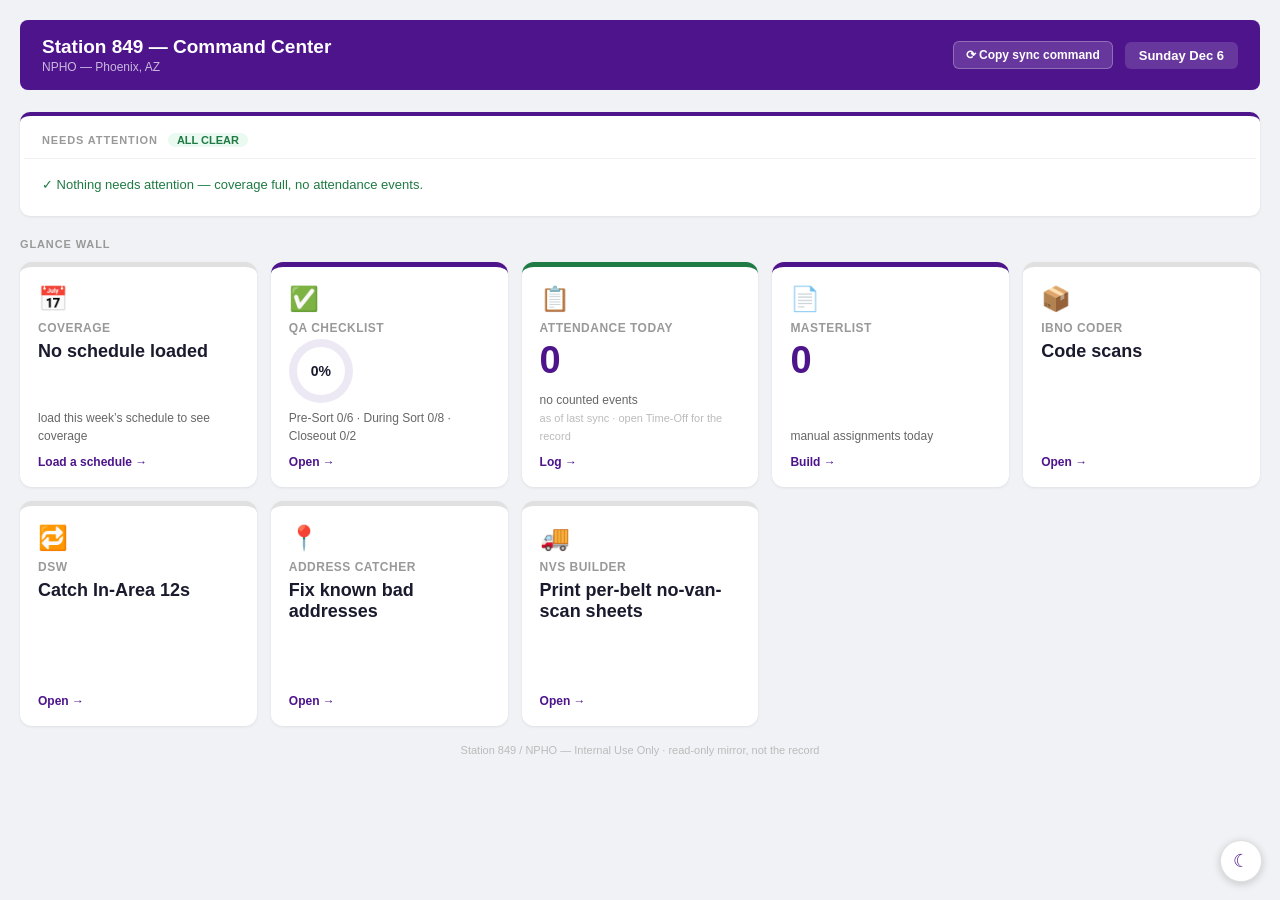
==== index.html @ 3d665036 "deploy: FTrack deep links on every tracking number (#517)" ====
<!DOCTYPE html>
<html lang="en">
<head>
  <meta charset="UTF-8">
  <meta name="viewport" content="width=device-width, initial-scale=1.0">
  <title>Station 849 — Command Center</title>
  <style>
    :root {
      --fedex-purple: #4D148C;
      --fedex-orange: #FF6200;
      --ok: #1f7a44;     --ok-bg: #eafaf0;
      --warn: #9a5b00;   --warn-bg: #fff4e5;
      --crit: #b3261e;   --crit-bg: #fde7e7;
    }
    * { box-sizing: border-box; margin: 0; padding: 0; }
    body {
      font-family: 'Segoe UI', Arial, sans-serif;
      background: var(--app-bg); color: var(--text); min-height: 100vh;
      padding: 20px;
    }
    header.app {
      position: sticky; top: 0; z-index: 50;
      background: var(--fedex-purple); color: #fff; padding: 16px 22px;
      border-radius: 8px; margin-bottom: 22px;
      display: flex; align-items: center; justify-content: space-between;
    }
    header.app h1 { font-size: 19px; font-weight: 700; }
    header.app .subtitle { font-size: 12px; opacity: .7; margin-top: 2px; }
    .date-badge {
      background: rgba(255,255,255,.15); border-radius: 6px;
      padding: 6px 14px; font-size: 13px; font-weight: 600;
    }
    .header-right { display: flex; align-items: center; gap: 12px; }
    .sync-btn {
      background: rgba(255,255,255,.15); color: #fff;
      border: 1px solid rgba(255,255,255,.28); border-radius: 6px;
      padding: 6px 12px; font-size: 12px; font-weight: 600; cursor: pointer;
      font-family: inherit; white-space: nowrap; transition: background .12s, border-color .12s;
    }
    .sync-btn:hover { background: rgba(255,255,255,.28); }
    .sync-btn:active { opacity: .85; }
    .sync-btn.copied { background: var(--ok); border-color: transparent; }
    .section-label {
      font-size: 11px; font-weight: 700; text-transform: uppercase;
      letter-spacing: .08em; color: var(--text-faint); margin: 0 0 12px;
    }
    a { color: inherit; }

    .area-tag {
      display:inline-block; background: var(--crit-bg); color: var(--crit);
      border:1px solid #f3b4b0; border-radius:4px; padding:1px 8px;
      margin:0 3px 3px 0; font-weight:700; font-size:12px;
    }
    .area-tag.soft { background:#fff4e5; color:var(--warn); border-color:#f0d9b0; }
    .fallback { color:var(--text-muted); font-size:12px; }
    .fallback b { color:var(--text); }
    .bf-chip { display:inline-flex; align-items:baseline; gap:4px; padding:2px 8px; border-radius:999px; margin:2px 3px 2px 0; border:1px solid var(--border); }
    .bf-chip b { color:var(--text); }
    .bf-cost { font-size:11px; color:var(--text-faint); }
    .bf-free   { background:#eafaf0; border-color:#bfe9cf; }
    .bf-reassign { background:#fff7e8; border-color:#f0dcb0; }
    .bf-reopens-cannot-skip { background:#fdecec; border-color:#f3c0c0; opacity:0.7; }
    .bf-reopens-cannot-skip b { color:#b91c1c; }
    .bf-note { color:var(--text-faint); }
    .bf-partner { font-size:10px; font-weight:700; color:#b45309; background:#fff3e0; border-radius:4px; padding:1px 5px; margin-left:5px; }
    .crit-note { color: var(--crit); font-weight: 700; font-size: 12px; margin-top: 6px; }
    .freshness { color:var(--text-fainter); font-size:11px; }

    /* ── Glance Wall (design rationale in ADR-0006) ──────────────────────── */
    .wall{display:grid;grid-template-columns:repeat(auto-fill,minmax(220px,1fr));gap:14px;
      grid-auto-rows:1fr;}
    .tile{background:var(--surface);border-radius:12px;box-shadow:0 1px 3px rgba(0,0,0,.08);
      padding:18px;display:flex;flex-direction:column;text-decoration:none;border-top:5px solid var(--border);
      transition:transform .12s, box-shadow .12s;}
    .tile:hover{transform:translateY(-3px);box-shadow:0 6px 18px rgba(0,0,0,.12);}
    .tile.brand{border-top-color:var(--fedex-purple);}
    .tile.ok{border-top-color:var(--ok);} .tile.warn{border-top-color:var(--warn);}
    .tile.crit{border-top-color:var(--crit);}
    .tile-ico{font-size:24px;margin-bottom:8px;}
    .tile-label{font-size:12px;font-weight:700;text-transform:uppercase;letter-spacing:.04em;color:var(--text-faint);}
    .tile-big{font-size:38px;font-weight:800;line-height:1.05;margin:6px 0 2px;color:var(--fedex-purple);}
    .tile-mid{font-size:18px;font-weight:700;margin:6px 0 2px;}
    .tile-sub{font-size:12px;color:var(--text-muted);line-height:1.5;margin-top:auto;}
    .tile-link{font-size:12px;font-weight:700;color:var(--fedex-purple);margin-top:10px;}
    /* --fedex-purple stays untokenized for dark mode everywhere it's a
       background/border/gradient (correct in both themes, issue 393 out of
       scope) — .tile-big and .tile-link are the only TEXT uses, so they get
       a direct dark override instead of a second competing token. */
    html[data-theme="dark"] .tile-big,
    html[data-theme="dark"] .tile-link { color: #c4b5fd; }
    .ring{--p:0; width:64px;height:64px;border-radius:50%;margin:4px 0 6px;
      background:conic-gradient(var(--fedex-purple) calc(var(--p)*1%), #ece9f5 0);
      display:flex;align-items:center;justify-content:center;}
    .ring span{width:48px;height:48px;border-radius:50%;background:var(--surface);display:flex;
      align-items:center;justify-content:center;font-size:14px;font-weight:800;}

    /* ── Needs Attention panel (design rationale in ADR-0006) ────────────── */
    .pill{font-size:10px;font-weight:700;text-transform:uppercase;letter-spacing:.05em;
      padding:3px 9px;border-radius:999px;text-decoration:none;}
    .pill.warn{background:var(--warn-bg);color:var(--warn);}
    .pill.muted{background:var(--app-bg);color:var(--text-faint);}
    .attn{background:var(--surface);border-radius:10px;box-shadow:0 1px 3px rgba(0,0,0,.08);
      border-top:4px solid var(--fedex-purple);padding:6px 4px;margin-bottom:22px;}
    .attn-header{padding:11px 18px;font-size:11px;font-weight:700;text-transform:uppercase;
      letter-spacing:.08em;color:var(--text-faint);display:flex;align-items:center;gap:10px;}
    .attn-count{background:var(--crit-bg);color:var(--crit);border-radius:999px;
      padding:1px 9px;font-size:11px;font-weight:700;letter-spacing:0;}
    .attn-count.allclear{background:var(--ok-bg);color:var(--ok);}
    .attn-rows{border-top:1px solid var(--border-soft);}
    .attn-row{display:flex;gap:12px;align-items:flex-start;padding:13px 18px;border-bottom:1px solid var(--border-soft);}
    .attn-row:last-child{border-bottom:none;}
    .attn-ico{font-size:18px;line-height:1.2;}
    .attn-body{flex:1;}
    .attn-title{font-weight:700;font-size:14px;margin-bottom:2px;}
    .attn-detail{font-size:12px;color:var(--text-muted);line-height:1.5;}
    .attn-empty{padding:18px;color:var(--ok);font-size:13px;}
    .attn-note{padding:10px 18px;font-size:11px;color:var(--text-fainter);line-height:1.5;border-top:1px solid var(--border-soft);}
    /* ── collapse + dismiss/Handled (#145) ─────────────────────────────────── */
    .attn-header{cursor:pointer;user-select:none;}
    .attn-chev{font-size:12px;color:var(--text-fainter);transition:transform .15s;margin-right:2px;}
    .attn.collapsed .attn-chev{transform:rotate(-90deg);}
    .attn.collapsed .attn-rows{display:none;}
    .attn-act{flex:none;background:none;border:1px solid var(--border-strong);border-radius:8px;
      cursor:pointer;font-size:13px;line-height:1;padding:5px 8px;color:var(--text-faint);}
    .attn-act:hover{background:var(--surface-2);color:var(--text-muted);}
    .attn-handled{border-top:1px solid var(--border-soft);}
    .attn-handled-header{padding:10px 18px;font-size:11px;font-weight:700;text-transform:uppercase;
      letter-spacing:.06em;color:var(--text-fainter);cursor:pointer;user-select:none;display:flex;align-items:center;gap:8px;}
    .attn-handled.collapsed .attn-row{display:none;}
    .attn-handled .attn-row .attn-title{text-decoration:line-through;color:var(--text-fainter);}
    .attn-handled .attn-row .attn-detail{color:var(--text-fainter);}
    .out-today{font-size:12px;color:var(--text-muted);margin-top:8px;background:var(--surface-2);
      border-radius:6px;padding:7px 11px;line-height:1.45;}

    footer { text-align:center; font-size:11px; color:var(--text-fainter); margin-top:18px; }

    .tile { min-height: 48px; }
    @media (max-width: 760px) {
      body { padding: 14px; }
      .wall { grid-template-columns: 1fr 1fr; gap: 10px; }
      .tile { padding: 16px 14px; min-height: 120px; }
      .tile-big { font-size: 34px; }
    }
    @media (max-width: 420px) {
      .wall { grid-template-columns: 1fr; }
    }
  </style>
  <link rel="stylesheet" href="theme.css">
  <script>(function(){try{if(localStorage.getItem('dashboard_theme')==='dark')document.documentElement.setAttribute('data-theme','dark');}catch(e){}})();</script>
  <script src="lib/theme.js"></script>
</head>
<body>

<header class="app">
  <div>
    <h1>Station 849 — Command Center</h1>
    <div class="subtitle">NPHO — Phoenix, AZ</div>
  </div>
  <div class="header-right">
    <button type="button" id="sync-btn" class="sync-btn"
      title="Copy this machine's git pull command — paste it into the terminal to sync">⟳ Copy sync command</button>
    <div class="date-badge" id="date-badge"></div>
  </div>
</header>

<div id="attention"></div>

<div class="section-label">Glance Wall</div>
<div class="wall" id="glance-wall"></div>

<footer>Station 849 / NPHO — Internal Use Only · read-only mirror, not the record</footer>

<script src="lib/tool-helpers.js"></script>
<script src="lib/qa-checklist.js"></script>
<script src="lib/time-off.js"></script>
<script src="lib/attendance-rules.js"></script>
<script src="lib/coverage-reconcile.js"></script>
<script src="lib/schedule-analysis.js"></script>
<script src="lib/backfill-bench.js"></script>
<script src="lib/backfill.js"></script>
<script src="lib/command-center.js"></script>
<script src="lib/schedule-data.js"></script>
<script>
  // ── Command Center hub (issue #142, ADR-0006) ────────────────────────────
  // A strictly read-only mirror: it reads the other tools' localStorage, runs
  // the schedule through the shared ToolHelpers path, and renders the Glance
  // Wall view model from lib/command-center.js. It never writes, never syncs.
  // Attendance signals (Attendance Today tile, out-today context, the Needs
  // Attention panel) arrive in #143/#144.

  // ── Hard-required-script preflight ────────────────────────────────────────
  // A stale/incomplete clone (or a bad merge deleting lib/ files) has twice
  // left dashboard.html loading with 404'd <script src> tags: every soft-
  // guarded lib (CoverageReconcile, ScheduleData, QaChecklist, Backfill*) is
  // consumed via `root && root.X` so it degrades safely, but ToolHelpers,
  // CommandCenter, and AttendanceRules are hard-required — render()/
  // renderAttention() call them unguarded, and AttendanceRules is called
  // unconditionally inside CommandCenter.derive()'s deriveAttendance(), so a
  // missing copy of any of the three used to throw an unguarded
  // ReferenceError from top-level code, leaving only the header/footer behind
  // a silently blank Glance Wall. Check with `typeof window[name]` (never bare
  // identifier access) so the check itself can't throw, render a visible
  // error card naming the missing file(s), then re-throw so the console still
  // shows the real failure to anyone debugging.
  (function () {
    var REQUIRED = [
      ['ToolHelpers', 'lib/tool-helpers.js'],
      ['CommandCenter', 'lib/command-center.js'],
      ['AttendanceRules', 'lib/attendance-rules.js'],
    ];
    var missing = REQUIRED.filter(function (r) { return typeof window[r[0]] === 'undefined'; });
    if (!missing.length) return;
    var files = missing.map(function (r) { return r[1]; }).join(', ');
    var host = document.getElementById('glance-wall');
    if (host) {
      host.innerHTML = '<div class="tile crit" style="grid-column:1/-1">' +
        '<div class="tile-ico">⚠</div>' +
        '<div class="tile-label">Dashboard can&#39;t start</div>' +
        '<div class="tile-mid">Required script(s) failed to load: ' + files + '</div>' +
        '<div class="tile-sub">Check that the repo copy is complete (git status / re-clone).</div>' +
        '</div>';
    }
    throw new Error('Dashboard preflight: missing required script(s): ' + files);
  })();

  const esc = ToolHelpers.escapeHtml;
  const sched = ToolHelpers.createScheduleStore();
  const store = ToolHelpers.createStorage(); // default namespace: shared keys

  // Date badge (display only — never feeds a classification).
  document.getElementById('date-badge').textContent = ToolHelpers.formatDateBadge();

  // Resolve the schedule day-view + coverage from stored raw text. A malformed
  // or empty store must never blank or break the hub — on any failure we return
  // nulls and the deriver renders the empty coverage state.
  function readScheduleInputs() {
    // A manually loaded week wins only while its version stamp matches the live
    // schedule; otherwise the repo-embedded schedule supersedes it, so the hub
    // auto-syncs to current-schedule.md with no manual Clear. (schedule auto-sync)
    const embedded = (window.ScheduleData && ScheduleData.RAW) || '';
    const embeddedVer = (window.ScheduleData && ScheduleData.VERSION) || '';
    const raw = ToolHelpers.resolveScheduleRaw({
      saved: sched.get(), savedVer: sched.getVersion(),
      embedded: embedded, embeddedVer: embeddedVer,
    });
    if (!raw || !String(raw).trim()) return { scheduleView: null, coverage: null };
    try {
      const parsed = ToolHelpers.parseScheduleInput(raw);
      const hasData = parsed && (parsed.areas.length || parsed.counts.length || parsed.shifts.length);
      if (!hasData) return { scheduleView: null, coverage: null };
      const idx = ToolHelpers.todayIndex();
      const view = ToolHelpers.selectDay(parsed, idx);
      const coverage = ToolHelpers.deriveCoverage(view.assignedAreas, ToolHelpers.SORT_AREAS);
      // Per-area roster feeds Floor-Absence coverage reconciliation (ADR-0008).
      const assigneesByArea = ToolHelpers.assigneesByArea(parsed, idx);
      return { scheduleView: view, coverage: coverage, assigneesByArea: assigneesByArea };
    } catch (e) {
      return { scheduleView: null, coverage: null, assigneesByArea: null };
    }
  }

  function readChecklistState() {
    try { return store.get(QaChecklist.todayKey(), {}); }
    catch (e) { return {}; }
  }

  function readMasterlistRows() {
    try {
      const rows = store.get('masterlist_session', []);
      return Array.isArray(rows) ? rows : [];
    } catch (e) { return []; }
  }

  function readEntries() {
    try {
      const rows = store.get('timeoff_entries', []);
      return Array.isArray(rows) ? rows : [];
    } catch (e) { return []; }
  }

  function readIbnoSession() {
    try { return store.get('ibno_session', null); }
    catch (e) { return null; }
  }

  // Live backfill recommendation (#250): present Bench candidates, cost-tiered
  // (cheap first; the "would re-open Cage A" tier demoted/greyed), each tagged
  // with the cost of moving them. Falls back to the static Bench note when no
  // recommendation is available, and reads "escalate" when no one's present.
  // Names are trusted constants; only the free-text note is escaped.
  // The backfill detail HTML (shared by the Coverage tile and the Needs
  // Attention row so they never diverge): cost-tiered chips, or the static Bench
  // note when no recommendation is available, or "escalate" when no one's present.
  function backfillInner(u) {
    const bf = u.backfill;
    if (!bf || !bf.candidates) {
      return u.first && u.first.length ? 'try <b>' + u.first.map(esc).join(' · ') + '</b> — ' + esc(u.note) : esc(u.note);
    }
    if (bf.escalate) {
      return '<b>no one present</b> — escalate · ' + esc(u.note);
    }
    const chips = bf.candidates.map(function (c) {
      const cost = c.tier === 'free' ? c.currentArea + ', free'
        : c.tier === 'reassign' ? c.currentArea + ' → opens ' + c.opens.join('/')
        : c.currentArea + ' — re-opens ' + c.opens.join('/');
      const partner = c.needsPartner ? '<span class="bf-partner">needs a partner</span>' : '';
      return '<span class="bf-chip bf-' + c.tier + '"><b>' + esc(c.name) + '</b> <span class="bf-cost">' + esc(cost) + '</span>' + partner + '</span>';
    }).join(' ');
    return chips + ' <span class="bf-note">— ' + esc(u.note) + '</span>';
  }

  function fallbackLine(u) { return '<span class="fallback">' + backfillInner(u) + '</span>'; }

  // Neutral "out today" coverage context — protected-sick / scheduled absences.
  // Never a discipline event; explains why an area is short.
  function outTodayLine(cov) {
    if (!cov.outToday || !cov.outToday.length) return '';
    const list = cov.outToday.map(function (o) {
      return esc(o.name) + ' (' + esc(o.reason) + ')';
    }).join(' · ');
    return '<div class="out-today">Out today: ' + list + '</div>';
  }

  function coverageTile(cov) {
    if (!cov.loaded) {
      return '<a class="tile" href="schedule.html" style="border-top-color:var(--border)">' +
        '<div class="tile-ico">📅</div>' +
        '<div class="tile-label">Coverage</div>' +
        '<div class="tile-mid">No schedule loaded</div>' +
        '<div class="tile-sub">load this week’s schedule to see coverage</div>' +
        outTodayLine(cov) +
        '<div class="tile-link">Load a schedule →</div></a>';
    }
    let inner, cls;
    if (cov.allCovered) {
      cls = 'ok';
      inner = '<div class="tile-big" style="font-size:24px;color:var(--ok)">All covered</div>' +
        '<div class="tile-sub">' + ToolHelpers.SORT_AREAS.map(esc).join(' · ') + '</div>';
    } else {
      cls = cov.cannotSkip.length ? 'crit' : 'warn';
      const tags = cov.uncovered.map(function (u) {
        return '<span class="area-tag' + (u.cannotSkip ? '' : ' soft') + '">' + esc(u.area) + '</span>';
      }).join('');
      const lines = cov.uncovered.map(fallbackLine).join('<br>');
      const critNote = cov.cannotSkip.length
        ? '<div class="crit-note">⚠ High VAL cage (A) uncovered — cannot skip.</div>'
        : '';
      inner = '<div class="tile-mid">' + tags + '</div>' +
        '<div class="tile-sub">' + lines + critNote + '</div>';
    }
    return '<a class="tile ' + cls + '" href="schedule.html">' +
      '<div class="tile-ico">📅</div>' +
      '<div class="tile-label">Coverage · ' + esc(cov.weekday || '') + '</div>' +
      inner +
      outTodayLine(cov) +
      '<div class="freshness">schedule as last loaded</div>' +
      '<div class="tile-link">Schedule →</div></a>';
  }

  function attendanceTile(att) {
    const cls = att.todayCount ? 'warn' : 'ok';
    const body = att.today.length
      ? att.today.map(function (e) {
          return esc(e.name) + ' — ' + esc(e.type);
        }).join('<br>')
      : 'no counted events';
    return '<a class="tile ' + cls + '" href="https://tylerm08martinez-wq.github.io/timeoff-tool/">' +
      '<div class="tile-ico">📋</div>' +
      '<div class="tile-label">Attendance Today</div>' +
      '<div class="tile-big">' + att.todayCount + '</div>' +
      '<div class="tile-sub">' + body +
      '<br><span class="freshness">as of last sync · open Time-Off for the record</span></div>' +
      '<div class="tile-link">Log →</div></a>';
  }

  function checklistTile(qa) {
    const phases = qa.phases.map(function (p) {
      return esc(p.name) + ' ' + p.done + '/' + p.total;
    }).join(' · ');
    return '<a class="tile brand" href="qa-checklist.html">' +
      '<div class="tile-ico">✅</div>' +
      '<div class="tile-label">QA Checklist</div>' +
      '<div class="ring" style="--p:' + qa.percent + '"><span>' + qa.percent + '%</span></div>' +
      '<div class="tile-sub">' + phases + '</div>' +
      '<div class="tile-link">Open →</div></a>';
  }

  function masterlistTile(ml) {
    return '<a class="tile brand" href="masterlist-builder.html">' +
      '<div class="tile-ico">📄</div>' +
      '<div class="tile-label">Masterlist</div>' +
      '<div class="tile-big">' + ml.count + '</div>' +
      '<div class="tile-sub">manual assignments today</div>' +
      '<div class="tile-link">Build →</div></a>';
  }

  // The IBNO Coder runs as its own hosted build (github.io/ibno-tool) so it
  // auto-updates and isn't subject to the stale local-folder copy. The dashboard
  // tile points there. Note: the live "to code" count below only appears when an
  // Relative link to the IBNO Coder sibling file, so the dashboard and the tool
  // open from the SAME local folder (file://) on each device — the back button in
  // the tool returns here, and the IBNO session in this page's storage matches the
  // tool's. (A hosted https build can't reach a local dashboard, so we run local;
  // Repeat History still syncs across devices via the tool's GitHub sync.)
  const IBNO_URL = 'ibno-coder.html';

  function ibnoTile(ibno) {
    // Live count when a session is loaded; otherwise a plain launcher (#159).
    if (!ibno || !ibno.loaded) {
      return launcherTile('📦', 'IBNO Coder', 'Code scans', IBNO_URL);
    }
    const cls = ibno.toCode ? 'warn' : 'ok';
    return '<a class="tile ' + cls + '" href="' + IBNO_URL + '">' +
      '<div class="tile-ico">📦</div>' +
      '<div class="tile-label">IBNO Coder</div>' +
      '<div class="tile-big">' + ibno.toCode + '</div>' +
      '<div class="tile-sub">to code · ' + ibno.autoReady + ' auto-ready' +
      '<br><span class="freshness">as of last sync · open IBNO for the records</span></div>' +
      '<div class="tile-link">Open →</div></a>';
  }

  function launcherTile(icon, name, mid, href) {
    return '<a class="tile" href="' + href + '" style="border-top-color:var(--border)">' +
      '<div class="tile-ico">' + icon + '</div>' +
      '<div class="tile-label">' + esc(name) + '</div>' +
      '<div class="tile-mid">' + mid + '</div>' +
      '<div class="tile-sub"></div>' +
      '<div class="tile-link">Open →</div></a>';
  }

  // Needs Attention panel: priority-ordered rows from the deriver. Render-only
  // for #143 — dismiss / Handled / collapse arrive in #145, Heads-ups in #144.
  // Every row points back to the tool of record; the hub never finalizes.
  function attentionRow(item, handled) {
    let ico, title, detail, trail;
    if (item.tier === 'critical-area' || item.tier === 'area') {
      const crit = item.tier === 'critical-area';
      ico = crit ? '⛔' : '⚠️';
      title = esc(item.title);
      detail = backfillInner(item); // same cost-tiered bench as the Coverage tile
      trail = '<a class="pill warn" href="schedule.html">Schedule →</a>';
    } else if (item.tier === 'flag') {
      ico = '🚩';
      title = esc(item.admin) + ' — Flag: house standard met';
      detail = esc(item.message); // carries "consider a documented conversation"
      trail = '<a class="pill warn" href="https://tylerm08martinez-wq.github.io/timeoff-tool/">Log →</a>';
    } else if (item.tier === 'headsup') { // facts-only awareness, subordinate to a Flag — no discipline language
      ico = '👀';
      title = esc(item.admin) + ' — heads-up';
      detail = esc(item.message); // facts-only: "N Xs in 30 days — 1 away from the limit of M"
      trail = '<a class="pill muted" href="https://tylerm08martinez-wq.github.io/timeoff-tool/">View →</a>';
    } else if (item.tier === 'nomap') { // fail-loud: a Floor Absence that matched no scheduled area
      ico = '❓';
      title = esc(item.title);
      detail = 'Out today but not on the loaded schedule — check the spelling, or whether they were scheduled.';
      trail = '<a class="pill warn" href="schedule.html">Schedule →</a>';
    } else { // event
      ico = '📝';
      title = esc(item.name) + ' — ' + esc(item.type);
      detail = 'logged today';
      trail = '<a class="pill muted" href="https://tylerm08martinez-wq.github.io/timeoff-tool/">View →</a>';
    }
    // ✓ dismiss (active) / ↩ restore (handled) — declutter only; never a record.
    const k = esc(String(item.key || ''));
    const act = handled
      ? '<button class="attn-act attn-restore" data-action="restore" data-key="' + k + '" title="Restore to active">↩</button>'
      : '<button class="attn-act attn-dismiss" data-action="dismiss" data-key="' + k + '" title="Mark handled (declutter only)">✓</button>';
    return '<div class="attn-row"><div class="attn-ico">' + ico + '</div>' +
      '<div class="attn-body"><div class="attn-title">' + title + '</div>' +
      '<div class="attn-detail">' + detail + '</div></div>' + trail + act + '</div>';
  }

  // Hub-local view state (#145). NOT a record and NOT synced — this is the
  // dashboard's own declutter/collapse state in its own `cc` namespace, so
  // ADR-0006's read-only-mirror contract (no writes to the tools' records)
  // still holds: dismissing a row hides it from the board, never from the
  // Time-Off tool, where the actual attendance record lives.
  const view = ToolHelpers.createStorage('cc');
  function dismissedSet() {
    const arr = view.get('dismissed', []);
    return Array.isArray(arr) ? arr : [];
  }
  // Apply dismissal scoping (#146): drop stale day-scoped keys and persist the
  // pruned set, so coverage/event dismissals auto-clear at the next sort while
  // a worsened Flag (new count → new key) re-surfaces on its own.
  function pruneDismissedNow() {
    const raw = dismissedSet();
    const kept = CommandCenter.pruneDismissed(raw, new Date());
    if (kept.length !== raw.length) view.set('dismissed', kept);
    return kept;
  }
  function isCollapsed() { return view.get('collapsed', false) === true; }
  function handledCollapsed() { return view.get('handledCollapsed', true) === true; }

  function renderAttention(model) {
    const host = document.getElementById('attention');
    if (!host) return;
    const items = model.attention || [];
    const dismissed = pruneDismissedNow();
    const isDismissed = function (it) { return dismissed.indexOf(String(it.key)) !== -1; };
    const active = items.filter(function (it) { return !isDismissed(it); });
    const handled = items.filter(isDismissed);

    if (!items.length) {
      host.innerHTML = '<div class="attn"><div class="attn-header">Needs Attention ' +
        '<span class="attn-count allclear">all clear</span></div>' +
        '<div class="attn-rows"><div class="attn-empty">✓ Nothing needs attention — ' +
        'coverage full, no attendance events.</div></div></div>';
      return;
    }

    const collapsedCls = isCollapsed() ? ' collapsed' : '';
    const badge = active.length
      ? '<span class="attn-count">' + active.length + '</span>'
      : '<span class="attn-count allclear">all clear</span>';
    const activeRows = active.length
      ? active.map(function (it) { return attentionRow(it, false); }).join('')
      : '<div class="attn-empty">✓ Nothing active — all items handled below.</div>';

    let handledBlock = '';
    if (handled.length) {
      const hCls = handledCollapsed() ? ' collapsed' : '';
      handledBlock = '<div class="attn-handled' + hCls + '">' +
        '<div class="attn-handled-header" data-action="toggle-handled">' +
        '<span class="attn-chev">▾</span>Handled (' + handled.length + ')</div>' +
        handled.map(function (it) { return attentionRow(it, true); }).join('') +
        '<div class="attn-note">Handled declutters the board — it is <b>not</b> a ' +
        'logged action. Finalize any discipline in the Time-Off tool, where the record lives.</div>' +
        '</div>';
    }

    host.innerHTML = '<div class="attn' + collapsedCls + '">' +
      '<div class="attn-header" data-action="toggle"><span class="attn-chev">▾</span>Needs Attention ' +
      badge + '</div>' +
      '<div class="attn-rows">' + activeRows +
      '<div class="attn-note">Read-only mirror of this device — finalize any ' +
      'discipline in the synced Time-Off tool, against freshly-synced data.</div>' +
      handledBlock +
      '</div></div>';
  }

  // Delegated interaction for the Needs Attention panel (#145). Rebuilt markup
  // each render, so listen once on the host and dispatch by data-action.
  (function () {
    const host = document.getElementById('attention');
    if (!host) return;
    host.addEventListener('click', function (e) {
      const el = e.target.closest('[data-action]');
      if (!el) return;
      const action = el.getAttribute('data-action');
      if (action === 'toggle') {
        view.set('collapsed', !isCollapsed());
      } else if (action === 'toggle-handled') {
        view.set('handledCollapsed', !handledCollapsed());
      } else if (action === 'dismiss' || action === 'restore') {
        const key = el.getAttribute('data-key');
        const set = dismissedSet().filter(function (k) { return k !== key; });
        if (action === 'dismiss' && key) set.push(key);
        view.set('dismissed', set);
      } else {
        return;
      }
      render();
    });
  })();

  function render() {
    const host = document.getElementById('glance-wall');
    if (!host) return;
    const inputs = readScheduleInputs();
    const model = CommandCenter.derive({
      scheduleView: inputs.scheduleView,
      coverage: inputs.coverage,
      assigneesByArea: inputs.assigneesByArea,
      checklistState: readChecklistState(),
      masterlistRows: readMasterlistRows(),
      entries: readEntries(),
      ibnoSession: readIbnoSession(),
      refDate: new Date(),
    });
    renderAttention(model);
    host.innerHTML =
      coverageTile(model.coverage) +
      checklistTile(model.checklist) +
      attendanceTile(model.attendance) +
      masterlistTile(model.masterlist) +
      ibnoTile(model.ibno) +
      launcherTile('🔁', 'DSW', 'Catch In-Area 12s', 'dsw.html') +
      launcherTile('📍', 'Address Catcher', 'Fix known bad addresses', 'address-catcher.html') +
      launcherTile('🚚', 'NVS Builder', 'Print per-belt no-van-scan sheets', 'nvs-builder.html');
  }

  render();
  // Reflect changes made in another tool/tab without a manual reload.
  window.addEventListener('storage', function () { render(); });

  // ── Copy sync command ────────────────────────────────────────────────────
  // Convenience only — the page never runs git, it just hands you the command
  // to paste into a terminal. The repo path is read from this file's own
  // location, so the same button copies the right path on the Mac AND the work
  // PC with nothing hardcoded. `git -C <dir>` needs no `cd`, and works the same
  // in bash and PowerShell.
  (function () {
    var btn = document.getElementById('sync-btn');
    if (!btn) return;

    function syncCommand() {
      // Only file:// gives us a real filesystem path. Anything else (served over
      // http) → fall back to a cd-less command the user runs from the repo dir.
      if (window.location.protocol !== 'file:') return 'git pull --rebase --autostash';
      var path = decodeURIComponent(window.location.pathname).replace(/\/[^/]*$/, ''); // strip filename
      if (/^\/[A-Za-z]:\//.test(path)) path = path.slice(1); // Windows: "/C:/..." → "C:/..."
      return 'git -C "' + path + '" pull --rebase --autostash';
    }

    function flash(ok) {
      var orig = '⟳ Copy sync command';
      btn.textContent = ok ? '✓ Copied' : '⚠ Copy failed';
      btn.classList.toggle('copied', ok);
      setTimeout(function () { btn.textContent = orig; btn.classList.remove('copied'); }, 1800);
    }

    function legacyCopy(text) {
      // file:// is not a secure context in some browsers, so navigator.clipboard
      // can be undefined — fall back to a hidden textarea + execCommand.
      try {
        var ta = document.createElement('textarea');
        ta.value = text; ta.style.position = 'fixed'; ta.style.opacity = '0';
        document.body.appendChild(ta); ta.focus(); ta.select();
        var ok = document.execCommand('copy');
        document.body.removeChild(ta);
        return ok;
      } catch (e) { return false; }
    }

    btn.addEventListener('click', function () {
      var cmd = syncCommand();
      if (navigator.clipboard && navigator.clipboard.writeText) {
        navigator.clipboard.writeText(cmd).then(function () { flash(true); },
          function () { flash(legacyCopy(cmd)); });
      } else {
        flash(legacyCopy(cmd));
      }
    });
  })();
</script>
<script>if (typeof window.ToolHelpers !== 'undefined') { ToolHelpers.pinHeader(); }</script>
</body>
</html>
---- theme.css ----
/* Shared dark theme for every Station 849 dashboard tab.
 *
 * Loaded AFTER each tab's inline <style>, and every rule is scoped to
 * html[data-theme="dark"], so:
 *   - in light mode (no attribute) nothing here applies — tabs are unchanged;
 *   - in dark mode these win by both later-source-order and the extra
 *     specificity of the html[data-theme="dark"] prefix, so no !important.
 *
 * lib/theme.js sets the attribute (persisted in localStorage) and mounts the
 * floating toggle. Deliberately leaves status pills / colored schedule cells /
 * the purple header alone — those colors stay meaningful on a dark surface.
 */

/* ── Semantic color palette (STRUCTURAL fix, #307) ─────────────────────────────
 * A small token set that flips ONCE here instead of being re-enumerated per
 * class selector. Tools reference var(--…) for their neutral/structural colors
 * (surfaces, text, borders, muted text, subtle fills); theme.css supplies light
 * defaults on :root and dark values under html[data-theme="dark"].
 *
 * Deliberately NOT tokenized: brand purple (#4D148C) / orange (#FF6200) and the
 * status pills (green/red/blue/amber) — those stay meaningful on both surfaces,
 * matching the existing "leave pills alone" philosophy. Migrate only the neutral
 * greys that break in dark mode.
 */
:root {
  --surface:        #ffffff;   /* white cards / panels / drop zones */
  --surface-2:      #f8f7fd;   /* subtle raised fill: zebra rows, detail panels */
  --surface-3:      #fafafa;   /* table header / faint header fills */
  --app-bg:         #f0f2f5;   /* page background */
  --text:           #1a1a2e;   /* primary body text */
  --text-muted:     #666666;   /* secondary text (labels, th) */
  --text-faint:     #999999;   /* hints, notes, placeholders */
  --text-fainter:   #bbbbbb;   /* very faint: empty states, carets */
  --border:         #e0e0e0;   /* default borders */
  --border-soft:    #f0f0f0;   /* faint dividers */
  --border-strong:  #d1d5db;   /* input / control borders */
  --field-bg:       #ffffff;   /* form field background */
  --field-bg-alt:   #faf8ff;   /* tinted field background */
  --hover-soft:     #f3eeff;   /* soft purple hover wash */
  --hover-row:      #ece8ff;   /* table row hover wash */
}

html[data-theme="dark"] {
  color-scheme: dark;
  --surface:        #1e1f29;
  --surface-2:      #23242f;
  --surface-3:      #23242f;
  --app-bg:         #14151b;
  --text:           #e7e7ec;
  --text-muted:     #b9b9c6;
  --text-faint:     #9b9ba8;
  --text-fainter:   #8a8a97;
  --border:         #2e2f3c;
  --border-soft:    #2a2b37;
  --border-strong:  #3a3b4a;
  --field-bg:       #23242f;
  --field-bg-alt:   #23242f;
  --hover-soft:     #23242f;
  --hover-row:      #2b2c3a;
}

html[data-theme="dark"] body {
  background: #14151b;
  color: #e7e7ec;
}

/* ── Surfaces (white cards → dark panels) ─────────────────────────────────── */
html[data-theme="dark"] .tile,
html[data-theme="dark"] .attn,
html[data-theme="dark"] .zone,
html[data-theme="dark"] .results-card,
html[data-theme="dark"] .section,
html[data-theme="dark"] .stat-card,
html[data-theme="dark"] .upload-card,
html[data-theme="dark"] .entry-card,
html[data-theme="dark"] .phase,
html[data-theme="dark"] .tabs,
html[data-theme="dark"] .panel,
html[data-theme="dark"] .card,
html[data-theme="dark"] #overall,
html[data-theme="dark"] #settings-panel,
html[data-theme="dark"] #history-panel,
html[data-theme="dark"] #drop-zone,
html[data-theme="dark"] #empty-state,
html[data-theme="dark"] #loader {
  background: #1e1f29;
  color: #e7e7ec;
  border-color: #2e2f3c;
  box-shadow: 0 1px 3px rgba(0,0,0,0.5);
}

/* Sticky sub-bars that sit on a card and must stay opaque while scrolling. */
html[data-theme="dark"] .section-header,
html[data-theme="dark"] .phase-header,
html[data-theme="dark"] .filter-bar {
  background: #1e1f29;
  border-color: #2e2f3c;
}

/* ── Tables ───────────────────────────────────────────────────────────────── */
html[data-theme="dark"] th {
  background: #23242f;
  color: #b9b9c6;
  border-color: #2e2f3c;
}
/* Brand-ink (issue 393): the generic dark th rule above outranks the tools'
   inline `th.today { color: var(--brand-ink) }` (theme.css loads after the
   inline styles), so the today-header purple needs its own dark rule here. */
html[data-theme="dark"] th.today { color: #c4b5fd; }
html[data-theme="dark"] thead th { background: #23242f; }
html[data-theme="dark"] td { border-color: #2a2b37; }
html[data-theme="dark"] tbody tr:hover { background: #23242f; }
/* IBNO Coder batch-selected manual-review row (#374): the light peach fill
   (#fff6ee) leaves light text unreadable on dark. Use a warm dark tint that
   still reads as "selected" against the neutral rows. */
html[data-theme="dark"] #manual-tbody tr.row-checked td { background: #33270f; }

/* ── Form fields ──────────────────────────────────────────────────────────── */
html[data-theme="dark"] input[type="text"],
html[data-theme="dark"] input[type="search"],
html[data-theme="dark"] input[type="number"],
html[data-theme="dark"] input[type="date"],
html[data-theme="dark"] input:not([type]),
html[data-theme="dark"] select,
html[data-theme="dark"] textarea {
  background: #23242f;
  color: #e7e7ec;
  border-color: #3a3b4a;
}
html[data-theme="dark"] input::placeholder,
html[data-theme="dark"] textarea::placeholder { color: #8a8a97; }

/* ── Muted / secondary text ───────────────────────────────────────────────── */
html[data-theme="dark"] .hint,
html[data-theme="dark"] .item-note,
html[data-theme="dark"] .subtitle,
html[data-theme="dark"] .facet-label,
html[data-theme="dark"] .format-note,
html[data-theme="dark"] #funnel,
html[data-theme="dark"] footer { color: #9b9ba8; }

/* ── Schedule Coverage panel (PRD #231) ───────────────────────────────────── */
html[data-theme="dark"] .cov-line { border-bottom-color: #2a2b37; }
html[data-theme="dark"] .cov-line.cov-today { background: #23242f; }
html[data-theme="dark"] .cov-day { color: #e7e7ec; }
html[data-theme="dark"] .cov-rule { background: #23242f; color: #b9b9c6; }
html[data-theme="dark"] .cov-cannotskip .cov-msg { color: #f87171; }
html[data-theme="dark"] .cov-damagesnosolo .cov-msg { color: #f87171; }
html[data-theme="dark"] .cov-uncovered  .cov-msg { color: #f59e0b; }
html[data-theme="dark"] .cov-fragile    .cov-msg { color: #eab308; }
html[data-theme="dark"] .cov-headcount  .cov-msg { color: #94a3b8; }
html[data-theme="dark"] .cov-clear      .cov-msg { color: #4ade80; }
html[data-theme="dark"] table.cov-map th.cov-map-area { color: #e7e7ec; }
html[data-theme="dark"] table.cov-map th.today { color: #c4b5fd; } /* brand-ink, issue 393 */
html[data-theme="dark"] .cov-cell.today { outline-color: #c4a7ec; }
/* Mute "covered" in dark so the problem cells (yellow/orange/red) draw the eye,
   not the good ones. */
html[data-theme="dark"] .cov-cell-covered { background: #2f6b46; }

/* Your scheduling rules panel (#243) */
html[data-theme="dark"] .rule-line { border-bottom-color: #2a2b37; }
html[data-theme="dark"] .rule-title { color: #e7e7ec; }
html[data-theme="dark"] .rule-why { color: #9b9ba8; }
html[data-theme="dark"] .rule-num { background: #2e2740; color: #c4a7ec; }

/* ── Command Center backfill chips (#250) ─────────────────────────────────── */
html[data-theme="dark"] .bf-chip { border-color:#3a3b4a; }
html[data-theme="dark"] .bf-chip b { color:#e7e7ec; }
html[data-theme="dark"] .bf-cost, html[data-theme="dark"] .bf-note { color:#9b9ba8; }
html[data-theme="dark"] .bf-free   { background:#16321f; border-color:#2f6b46; }
html[data-theme="dark"] .bf-reassign { background:#33270f; border-color:#7a5a1e; }
html[data-theme="dark"] .bf-reopens-cannot-skip { background:#331616; border-color:#7a2e2e; }
html[data-theme="dark"] .bf-reopens-cannot-skip b { color:#f87171; }
html[data-theme="dark"] .bf-partner { color:#fbbf24; background:#3a2e12; }

/* ── Floating theme toggle (visible in both modes) ────────────────────────── */
.theme-toggle {
  position: fixed;
  bottom: 18px;
  right: 18px;
  z-index: 200;
  width: 42px;
  height: 42px;
  border-radius: 999px;
  border: 1px solid rgba(0,0,0,0.12);
  background: #ffffff;
  color: #4D148C;
  box-shadow: 0 2px 8px rgba(0,0,0,0.18);
  cursor: pointer;
  font-size: 18px;
  line-height: 1;
  display: flex;
  align-items: center;
  justify-content: center;
  transition: transform 0.12s, background 0.12s;
}
.theme-toggle:hover { transform: translateY(-1px); }
html[data-theme="dark"] .theme-toggle {
  background: #23242f;
  color: #ffd479;
  border-color: #3a3b4a;
}

/* Screen-only chrome: the fixed toggle otherwise prints as a gray box in the
   corner of every tool's printout. */
@media print {
  .theme-toggle { display: none !important; }
}
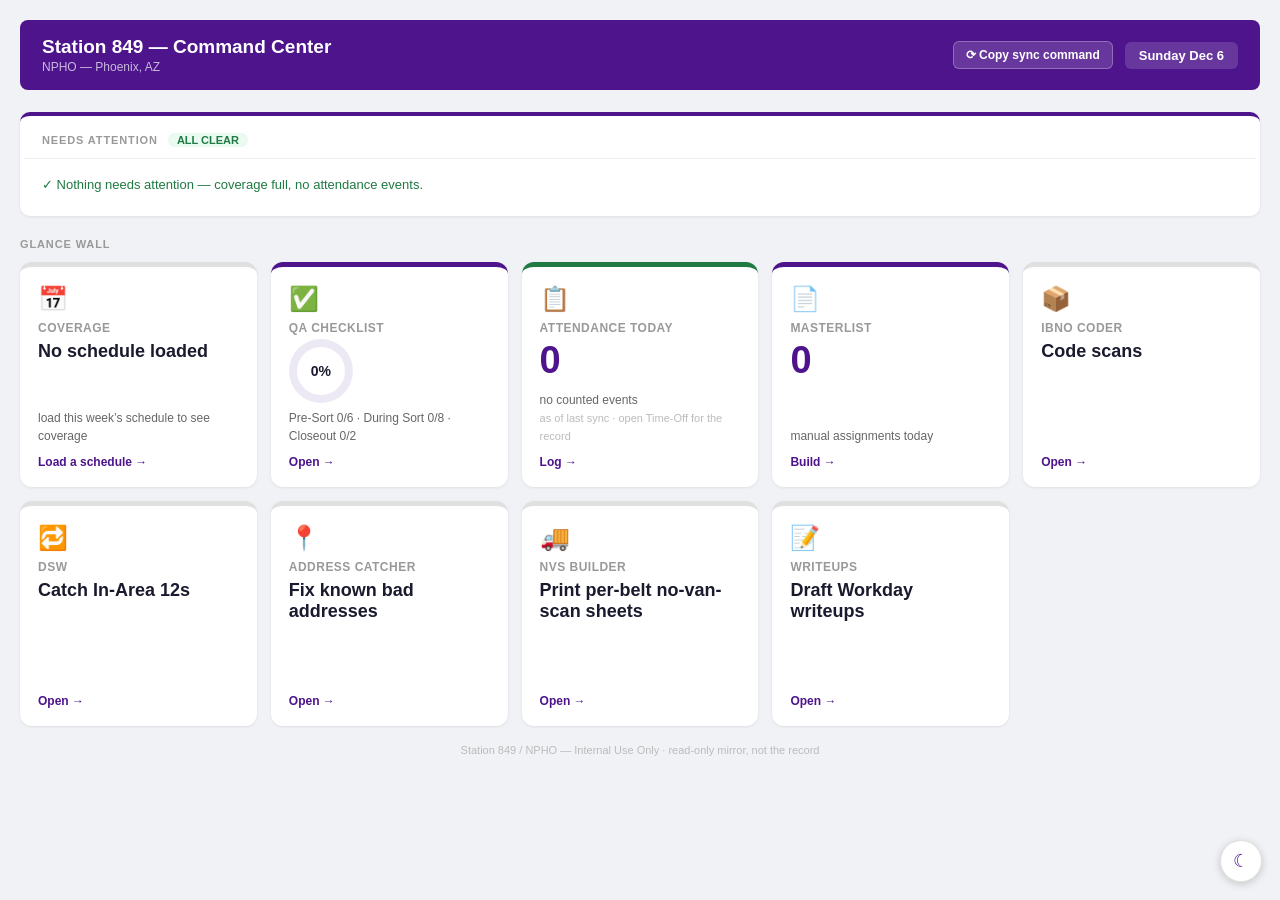
==== commit 3d73f109: "deploy: Writeups page + Command Center tile (#1098); catch-up of merged Address Catcher changes" ====
--- a/index.html
+++ b/index.html
@@ -171,6 +171,7 @@
 <footer>Station 849 / NPHO — Internal Use Only · read-only mirror, not the record</footer>
 
 <script src="lib/tool-helpers.js"></script>
+<script src="lib/schedule-coverage.js"></script>
 <script src="lib/qa-checklist.js"></script>
 <script src="lib/time-off.js"></script>
 <script src="lib/attendance-rules.js"></script>
@@ -245,14 +246,14 @@
     });
     if (!raw || !String(raw).trim()) return { scheduleView: null, coverage: null };
     try {
-      const parsed = ToolHelpers.parseScheduleInput(raw);
+      const parsed = ScheduleCoverage.parseScheduleInput(raw);
       const hasData = parsed && (parsed.areas.length || parsed.counts.length || parsed.shifts.length);
       if (!hasData) return { scheduleView: null, coverage: null };
       const idx = ToolHelpers.todayIndex();
-      const view = ToolHelpers.selectDay(parsed, idx);
-      const coverage = ToolHelpers.deriveCoverage(view.assignedAreas, ToolHelpers.SORT_AREAS);
+      const view = ScheduleCoverage.selectDay(parsed, idx);
+      const coverage = ScheduleCoverage.deriveCoverage(view.assignedAreas, ScheduleCoverage.SORT_AREAS);
       // Per-area roster feeds Floor-Absence coverage reconciliation (ADR-0008).
-      const assigneesByArea = ToolHelpers.assigneesByArea(parsed, idx);
+      const assigneesByArea = ScheduleCoverage.assigneesByArea(parsed, idx);
       return { scheduleView: view, coverage: coverage, assigneesByArea: assigneesByArea };
     } catch (e) {
       return { scheduleView: null, coverage: null, assigneesByArea: null };
@@ -335,7 +336,7 @@
     if (cov.allCovered) {
       cls = 'ok';
       inner = '<div class="tile-big" style="font-size:24px;color:var(--ok)">All covered</div>' +
-        '<div class="tile-sub">' + ToolHelpers.SORT_AREAS.map(esc).join(' · ') + '</div>';
+        '<div class="tile-sub">' + ScheduleCoverage.SORT_AREAS.map(esc).join(' · ') + '</div>';
     } else {
       cls = cov.cannotSkip.length ? 'crit' : 'warn';
       const tags = cov.uncovered.map(function (u) {
@@ -394,15 +395,35 @@
       '<div class="tile-link">Build →</div></a>';
   }
 
-  // The IBNO Coder runs as its own hosted build (github.io/ibno-tool) so it
-  // auto-updates and isn't subject to the stale local-folder copy. The dashboard
-  // tile points there. Note: the live "to code" count below only appears when an
-  // Relative link to the IBNO Coder sibling file, so the dashboard and the tool
-  // open from the SAME local folder (file://) on each device — the back button in
-  // the tool returns here, and the IBNO session in this page's storage matches the
-  // tool's. (A hosted https build can't reach a local dashboard, so we run local;
-  // Repeat History still syncs across devices via the tool's GitHub sync.)
-  const IBNO_URL = 'ibno-coder.html';
+  // Relative link to the IBNO Coder sibling file, so that when the dashboard is
+  // opened LOCALLY (file://) the dashboard and the tool come from the same
+  // folder: the back button in the tool returns here, and the IBNO session in
+  // this page's storage is the same one the tool wrote.
+  //
+  // On the HOSTED build this exact line is rewritten to the public
+  // github.io/ibno-tool URL by scripts/deploy-dashboard.sh, because the hosted
+  // bundle deliberately ships no copy of the IBNO Coder (it has its own hosted
+  // build, and its own deploy). Two consequences worth knowing before editing
+  // this line:
+  //
+  //   1. The deploy script matches this statement's TEXT. Changing its shape
+  //      (renaming the constant, switching quote style, inlining the string)
+  //      breaks the rewrite. That has already happened once: the script only
+  //      matched the literal href-attribute form, this tile was refactored to
+  //      build its href from the constant below, and the hosted dashboard
+  //      silently shipped a link that 404'd. The script now GUARDS against a
+  //      missed rewrite instead of trusting it, and fails the deploy loudly.
+  //
+  //      Do not write the tool's bare filename into prose in this file. The
+  //      guard greps the built page for it, so a mention in a comment either
+  //      trips the guard or gets silently rewritten into a URL mid-sentence.
+  //      (Both happened while writing this note.)
+  //   2. Repeat History still syncs across devices via the tool's own GitHub
+  //      sync, so the local and hosted copies are not isolated from each other.
+  //
+  // A prior version of this comment claimed the tile already pointed at the
+  // hosted build. It did not; that was the bug.
+  const IBNO_URL = 'https://tylerm08martinez-wq.github.io/ibno-tool/';
 
   function ibnoTile(ibno) {
     // Live count when a session is loaded; otherwise a plain launcher (#159).
@@ -587,7 +608,8 @@
       ibnoTile(model.ibno) +
       launcherTile('🔁', 'DSW', 'Catch In-Area 12s', 'dsw.html') +
       launcherTile('📍', 'Address Catcher', 'Fix known bad addresses', 'address-catcher.html') +
-      launcherTile('🚚', 'NVS Builder', 'Print per-belt no-van-scan sheets', 'nvs-builder.html');
+      launcherTile('🚚', 'NVS Builder', 'Print per-belt no-van-scan sheets', 'nvs-builder.html') +
+      launcherTile('📝', 'Writeups', 'Draft Workday writeups', 'writeups.html');
   }
 
   render();
--- a/theme.css
+++ b/theme.css
@@ -57,6 +57,36 @@
   --field-bg-alt:   #23242f;
   --hover-soft:     #23242f;
   --hover-row:      #2b2c3a;
+  /* The dark half of the IBNO Coder's --warn-ink (#954). Its LIGHT value lives
+     in that tool's inline <style>, next to --danger-ink and --ok-ink; the dark
+     one is here because this file loads after every tool's inline styles and
+     wins, so a dark value written inline could be silently overridden from
+     here — the PR #504 trap. #b45309 goes muddy on the dark --surface, so this
+     is lifted the same way --danger-ink's dark value is.
+
+     Only the IBNO Coder reads it today. It is a token, not a rule, so a tool
+     that never mentions var(--warn-ink) renders exactly as before. */
+  --warn-ink:       #fbbf24;
+  /* The dark half of the IBNO Coder's carried-early chip (#805). Its LIGHT
+     values live in that tool's inline <style>, beside --warn-ink's; these are
+     here for the same reason --warn-ink's dark value is, and it is the whole
+     point of the split: this file loads last, so a dark value written inline
+     would be silently overridden from here (the PR #504 trap).
+
+     WHY THESE TWO VALUES. #b45309 is --warn-ink's light value reused as a FILL
+     on the dark surface, where it lands at 3.27:1 against --surface and 3.08:1
+     against the --surface-2 zebra — clearing the ~3:1 bar #805 set, on both of
+     the backgrounds a .goesto-cell can have. It is deliberately not the bright
+     #fbbf24 above: that is the chip's BORDER here (9.85:1 against the cell), and
+     a chip filled with it would be a lantern in a dark row rather than a mark.
+     The ink is pure white rather than var(--text) because #e7e7ec on #b45309 is
+     4.04:1, under AA for the chip's 9.5px bold label; white is 4.99:1.
+
+     Only the IBNO Coder reads these. They are tokens, not rules, so any tool
+     that never mentions var(--early-tag-bg) renders exactly as before.
+     tests/ibno-early-tag-salience-dom.test.js pins all of it. */
+  --early-tag-bg:   #b45309;
+  --early-tag-ink:  #ffffff;
 }
 
 html[data-theme="dark"] body {
@@ -89,6 +119,40 @@
   box-shadow: 0 1px 3px rgba(0,0,0,0.5);
 }
 
+/* THE IBNO DROP ZONE'S DASHED BORDER IS AN EXCEPTION TO THE NEUTRAL
+   border-color DIRECTLY ABOVE (#1042 / PR #1060, and the browser verify that
+   caught it).
+ *
+ * #drop-zone is not a card whose edge is a hairline divider — it is the only
+ * object on an otherwise empty page, and its 2px dashed outline IS the "drop a
+ * report here" affordance. ibno-coder.html asks for var(--brand-ink) there,
+ * but the group rule above matches #drop-zone with the SAME id plus an extra
+ * attribute and element, so in dark it won on specificity AND source order and
+ * painted #2e2f3c: 1.38:1 against --app-bg #14151b and 1.24:1 against the
+ * zone's own #1e1f29 fill. Effectively no outline. The hardcoded #4D148C the
+ * tool carried before #1042 was overridden by exactly the same rule, so dark
+ * had never once shown the colour either branch asked for.
+ *
+ * --brand-ink is #c4b5fd in dark (declared in ibno-coder.html's inline style,
+ * where brand purple lives because theme.css deliberately does not tokenize it
+ * — see this file's palette header). Recomputed here rather than copied: WCAG
+ * relative luminance puts it at 9.87:1 on --app-bg #14151b and 8.86:1 on the
+ * zone's own #1e1f29 fill. The verify comment's 12.4:1 for the first of those
+ * does not reproduce; its 8.86:1 for the second does, from the same formula,
+ * so the low number is the safe one to quote. Either way it is ~8x the 1.24:1
+ * the zone shipped with.
+ *
+ * SCOPED TO AN ID THAT EXISTS IN ONE TOOL. `grep -l 'drop-zone' *.html` is
+ * ibno-coder.html and nothing else, so this rule is inert everywhere else —
+ * it is here rather than in that tool's inline <style> because this file loads
+ * last and a dark rule written there is silently overridden from here (the
+ * #504 trap, which is what this whole comment is about).
+ *
+ * NOT scoped away from .dragover: the group rule above already beat
+ * `#drop-zone.dragover`'s orange in dark long before this branch, so dark's
+ * drag feedback is a pre-existing gap this does not widen or close. */
+html[data-theme="dark"] #drop-zone { border-color: var(--brand-ink); }
+
 /* Sticky sub-bars that sit on a card and must stay opaque while scrolling. */
 html[data-theme="dark"] .section-header,
 html[data-theme="dark"] .phase-header,
@@ -96,6 +160,15 @@
   background: #1e1f29;
   border-color: #2e2f3c;
 }
+
+/* Express identity (IBNO Coder). #696 merged the express SECTIONS away, so the
+   `.section.express` rules that styled them are gone with them — a dark rule
+   pointing at a dead id is exactly how both express headers once shipped light
+   on a dark page. What survives is the Service pill, which is markup that is
+   still rendered on every Ready to Enter row. Re-check this block whenever the
+   express markup is renamed. */
+html[data-theme="dark"] .express-yes { background: #1b2a47; color: #93c5fd; }
+html[data-theme="dark"] .express-no  { background: #23242f; color: #8b8b93; }
 
 /* ── Tables ───────────────────────────────────────────────────────────────── */
 html[data-theme="dark"] th {
@@ -129,6 +202,100 @@
 }
 html[data-theme="dark"] input::placeholder,
 html[data-theme="dark"] textarea::placeholder { color: #8a8a97; }
+
+/* IBNO Coder's FILLED Goes To box (#832). The tool's own
+   `.goesto-input.has-area` — the branded border + text that says "this row is
+   answered" at a glance — is (0,2,0), and the generic dark form-field rule
+   directly above is (0,2,2). So in DARK MODE it lost the cascade outright and
+   an answered box computed byte-identically to an empty one: measured on the
+   real 289-row 2026-08-12 Post Sort export, colour #e7e7ec and border #3a3b4a
+   on both, against #c4b5fd/#c4b5fd in light. Pre-existing on main, and
+   invisible to the suite because the highlight was ONLY ever painted on commit
+   until #832 — so there was no build-path assertion to notice it.
+
+   Exactly the shape of the .code-select override below, for exactly the reason
+   issue 504 records and this file exists: theme.css loads last, so a dark value
+   put inline in the tool cannot win this. This selector is (0,4,2) — two
+   elements (html, input) and four attribute/class simple selectors
+   ([data-theme], [type], .goesto-input, .has-area) — so it outranks the (0,2,2)
+   generic rule.
+
+   THE VALUE IS HARDCODED, not var(--brand-ink), and that is deliberate. The
+   token is defined by each TOOL's own inline <style>, not by this file, so a
+   shared stylesheet reading it would be depending on something it does not
+   define — inert today, because every tool this selector can reach defines it,
+   and a latent break for any future tool that loads theme.css without one.
+   #c4b5fd is the same value ibno-coder.html gives --brand-ink in dark, and the
+   .code-select override below hardcodes for the same reason.
+
+   Only colour and border-color are restored. The rule's background
+   (var(--hover-soft)) resolves to #23242f in dark, which is what the generic
+   rule already paints, so overriding it would change nothing. */
+html[data-theme="dark"] input[type="text"].goesto-input.has-area {
+  color: #c4b5fd;
+  border-color: #c4b5fd;
+}
+
+/* IBNO Coder code override (.code-select, the 59/11 -> 34 dropdown on Closure
+   Portal rows). It is a <select> styled as a purple code pill, so the generic
+   dark select rule above — (0,1,2), against the tool's inline .code-select at
+   (0,1,0) — repainted it grey with light text: the code read as bare text while
+   the .code-pill beside it stayed purple. Pre-existing on main; caught by
+   rendering the express lane in dark, where these rows sit at the top.
+   These selectors are (0,2,1) and (0,3,1), so they outrank the generic rule
+   and the 34 override keeps its distinct orange. */
+html[data-theme="dark"] .code-select {
+  background: #4D148C;
+  color: #fff;
+  border-color: transparent;
+}
+html[data-theme="dark"] .code-select.override-34 {
+  background: #c05621;
+  color: #fff;
+}
+
+/* ── Secondary "gray" buttons (issue 767) ────────────────────────────────────
+ * `.btn-gray` is the shared secondary-action button. Five tools
+ * (ibno-coder, masterlist-builder, time-off-log, schedule, qa-checklist)
+ * define it inline as `background:#e4e4e7; color:#333` with NO dark rule
+ * anywhere, so it computed identically in both themes: near-white rectangles
+ * on a near-black page (34 uses in ibno-coder alone). capture.html had already
+ * built the same class out of theme tokens, which is what identifies this as an
+ * oversight rather than a deliberate "keep these light in both themes" choice —
+ * a deliberate choice would not have been made in exactly one of six tools.
+ *
+ * Fixed here rather than by tokenizing the five inline rules, for the two
+ * reasons this file exists: theme.css loads last, so a dark value put inline
+ * can silently lose to a generic selector here (issue 504); and
+ * tests/theme-contrast-dom.test.js budgets hardcoded hex in the tools, so dark
+ * values must not accumulate there. Keeping the light rule untouched also means
+ * light mode is byte-identical to before — this ticket is dark-only.
+ *
+ * `html[data-theme="dark"] .btn-gray` is (0,2,1) against capture.html's
+ * (0,1,0), so the six tools converge on one dark appearance (AC2).
+ * --text on --border measures 10.73:1 in dark; the text was never the problem,
+ * the surface was. The button reads as a surface against the page at 1.38:1 —
+ * deliberately low (a secondary button is a quiet surface, not a call to
+ * action), which is why tests/theme-contrast-dom.test.js pins that number as a
+ * DRIFT DETECTOR rather than gating it at 3:1. It is not what catches #767: the
+ * light/dark polarity assertion beside it is.
+ *
+ * Written in TOKENS, not literals (issue 808). The dark values here are
+ * byte-identical to --border / --text / --border-strong, which are defined
+ * ~130 lines above IN THIS FILE. Restating them as hex is how drift starts:
+ * retune --border later and this button silently stops matching every other
+ * surface that uses it, with nothing failing. The contrast assertions in
+ * tests/theme-contrast-dom.test.js resolve these vars from the token block,
+ * so a retune moves the measured ratio and fails there instead of shipping.
+ */
+html[data-theme="dark"] .btn-gray {
+  background: var(--border);
+  color: var(--text);
+  border-color: var(--border-strong);
+}
+/* Hover is the same literal-vs-token trap one line down: #3a3b4a IS
+   --border-strong. Tokenized with the rule above so the two cannot drift apart. */
+html[data-theme="dark"] .btn-gray:hover { background: var(--border-strong); }
 
 /* ── Muted / secondary text ───────────────────────────────────────────────── */
 html[data-theme="dark"] .hint,
@@ -201,6 +368,39 @@
   border-color: #3a3b4a;
 }
 
+/* ── Time-Off: the FLAGGED attendance row ─────────────────────────────────────
+ * time-off-log.html tints a flagged admin's row with a light red wash
+ * (#fef6f6 / #f6caca). That tint had no dark counterpart while every text
+ * colour inside it DOES follow the theme, so on a dark page it rendered
+ * near-white type on a near-white card:
+ *
+ *     admin name    1.16:1     rolling counts   1.82:1     (AA wants 4.5:1)
+ *     unflagged row 12.48:1                     7.93:1     — fine, which is
+ *       what identifies this as the tint failing to switch, not the text
+ *
+ * Unreadable on precisely the rows naming an admin approaching a documented
+ * conversation — the highest-stakes text in the tool. It had never been seen
+ * because dark mode did not work at all on the hosted build (the body stayed
+ * light), so this tint had never met a dark page; repairing that deploy is
+ * what made it reachable. Measured in real Chrome, both themes, 2026-08-21,
+ * and re-measured after: 13.75:1 and 8.73:1.
+ *
+ * Lives HERE rather than inline in the tool for the two reasons this file
+ * exists: theme.css loads last, so a dark value put inline can silently lose
+ * to a generic selector here; and tests/theme-contrast-dom.test.js budgets
+ * hardcoded hex in the tools precisely to keep dark values from accumulating
+ * there. The selectors are used by time-off-log.html alone (verified by grep
+ * across every tool and lib), so nothing else can pick these up.
+ *
+ * Not tokenized, matching this file's stated rule: red here is a STATUS
+ * colour, and the palette above deliberately leaves status colours alone.
+ */
+html[data-theme="dark"] .watch-row.flagged {
+  background: #2b1719;
+  border-color: #7f3336;
+}
+html[data-theme="dark"] .watch-flag { color: #fca5a5; }
+
 /* Screen-only chrome: the fixed toggle otherwise prints as a gray box in the
    corner of every tool's printout. */
 @media print {
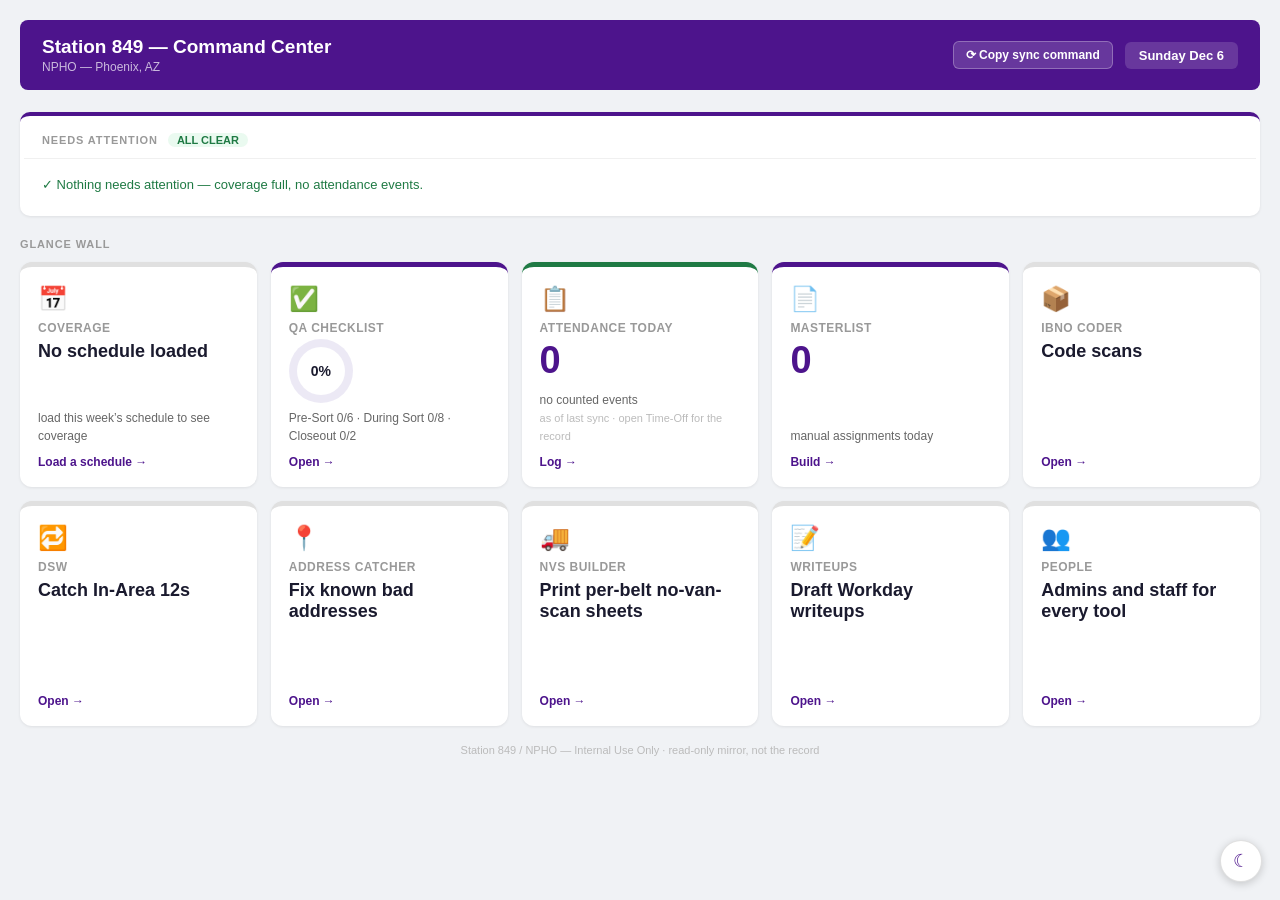
==== commit a0408bca: "deploy: People page + tile; Address Catcher reads the People list (#1117)" ====
--- a/index.html
+++ b/index.html
@@ -609,7 +609,8 @@
       launcherTile('🔁', 'DSW', 'Catch In-Area 12s', 'dsw.html') +
       launcherTile('📍', 'Address Catcher', 'Fix known bad addresses', 'address-catcher.html') +
       launcherTile('🚚', 'NVS Builder', 'Print per-belt no-van-scan sheets', 'nvs-builder.html') +
-      launcherTile('📝', 'Writeups', 'Draft Workday writeups', 'writeups.html');
+      launcherTile('📝', 'Writeups', 'Draft Workday writeups', 'writeups.html') +
+      launcherTile('👥', 'People', 'Admins and staff for every tool', 'people.html');
   }
 
   render();
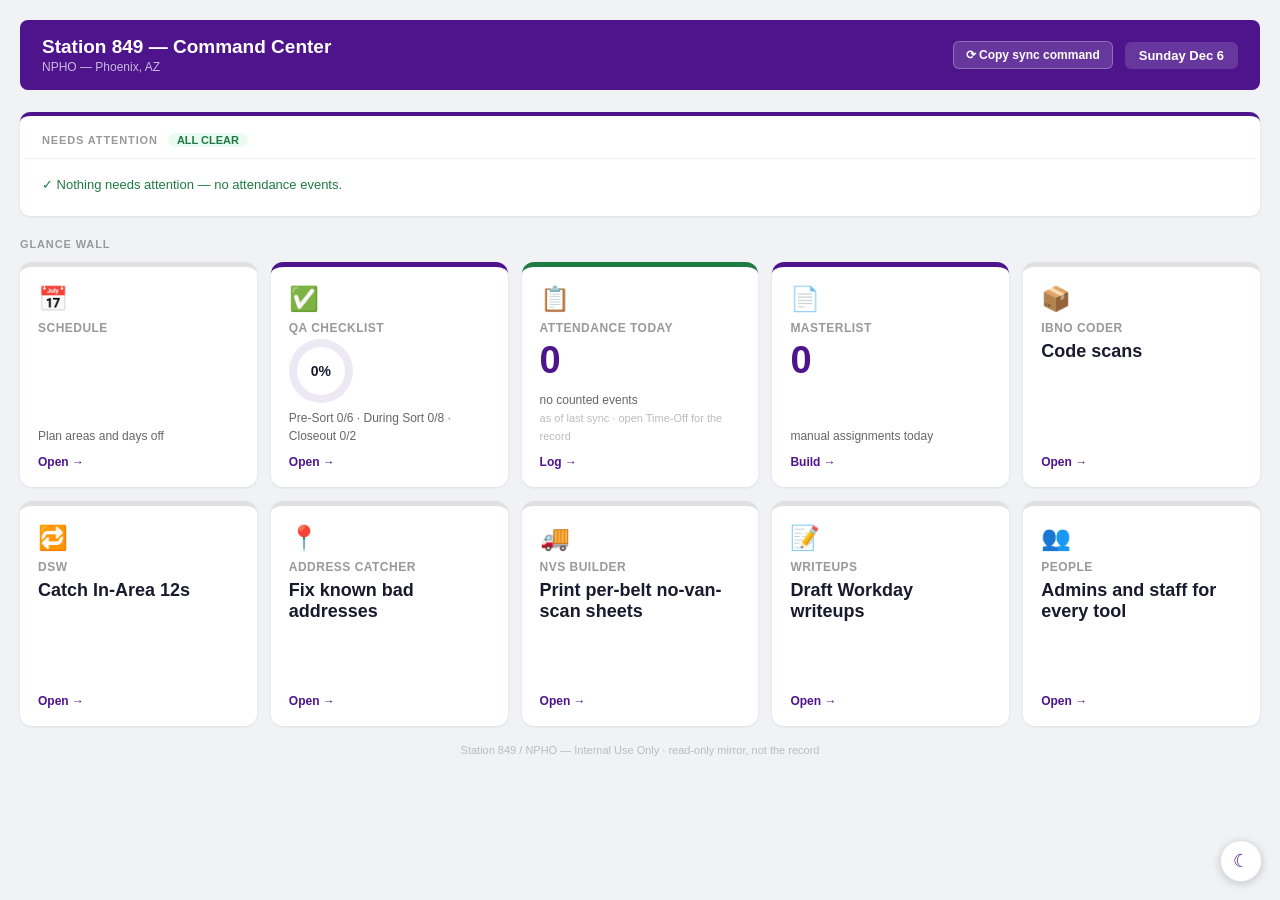
==== commit 62e477cf: "deploy: Schedule Planner replaces the Schedule Viewer (#1131, #1132, #1133)" ====
--- a/index.html
+++ b/index.html
@@ -4,6 +4,7 @@
   <meta charset="UTF-8">
   <meta name="viewport" content="width=device-width, initial-scale=1.0">
   <title>Station 849 — Command Center</title>
+  <link rel="icon" type="image/png" href="icons/icon-192.png">
   <style>
     :root {
       --fedex-purple: #4D148C;
@@ -46,24 +47,6 @@
     }
     a { color: inherit; }
 
-    .area-tag {
-      display:inline-block; background: var(--crit-bg); color: var(--crit);
-      border:1px solid #f3b4b0; border-radius:4px; padding:1px 8px;
-      margin:0 3px 3px 0; font-weight:700; font-size:12px;
-    }
-    .area-tag.soft { background:#fff4e5; color:var(--warn); border-color:#f0d9b0; }
-    .fallback { color:var(--text-muted); font-size:12px; }
-    .fallback b { color:var(--text); }
-    .bf-chip { display:inline-flex; align-items:baseline; gap:4px; padding:2px 8px; border-radius:999px; margin:2px 3px 2px 0; border:1px solid var(--border); }
-    .bf-chip b { color:var(--text); }
-    .bf-cost { font-size:11px; color:var(--text-faint); }
-    .bf-free   { background:#eafaf0; border-color:#bfe9cf; }
-    .bf-reassign { background:#fff7e8; border-color:#f0dcb0; }
-    .bf-reopens-cannot-skip { background:#fdecec; border-color:#f3c0c0; opacity:0.7; }
-    .bf-reopens-cannot-skip b { color:#b91c1c; }
-    .bf-note { color:var(--text-faint); }
-    .bf-partner { font-size:10px; font-weight:700; color:#b45309; background:#fff3e0; border-radius:4px; padding:1px 5px; margin-left:5px; }
-    .crit-note { color: var(--crit); font-weight: 700; font-size: 12px; margin-top: 6px; }
     .freshness { color:var(--text-fainter); font-size:11px; }
 
     /* ── Glance Wall (design rationale in ADR-0006) ──────────────────────── */
@@ -171,28 +154,22 @@
 <footer>Station 849 / NPHO — Internal Use Only · read-only mirror, not the record</footer>
 
 <script src="lib/tool-helpers.js"></script>
-<script src="lib/schedule-coverage.js"></script>
 <script src="lib/qa-checklist.js"></script>
 <script src="lib/time-off.js"></script>
 <script src="lib/attendance-rules.js"></script>
-<script src="lib/coverage-reconcile.js"></script>
-<script src="lib/schedule-analysis.js"></script>
-<script src="lib/backfill-bench.js"></script>
-<script src="lib/backfill.js"></script>
 <script src="lib/command-center.js"></script>
-<script src="lib/schedule-data.js"></script>
 <script>
   // ── Command Center hub (issue #142, ADR-0006) ────────────────────────────
-  // A strictly read-only mirror: it reads the other tools' localStorage, runs
-  // the schedule through the shared ToolHelpers path, and renders the Glance
-  // Wall view model from lib/command-center.js. It never writes, never syncs.
-  // Attendance signals (Attendance Today tile, out-today context, the Needs
-  // Attention panel) arrive in #143/#144.
+  // A strictly read-only mirror: it reads the other tools' localStorage and
+  // renders the Glance Wall view model from lib/command-center.js. It never
+  // writes, never syncs. It reads no schedule: the Schedule tile is a plain link
+  // to the planner (#1130, ADR-0026). Attendance signals (Attendance Today tile
+  // with its out-today line, the Needs Attention panel) arrive in #143/#144.
 
   // ── Hard-required-script preflight ────────────────────────────────────────
   // A stale/incomplete clone (or a bad merge deleting lib/ files) has twice
   // left dashboard.html loading with 404'd <script src> tags: every soft-
-  // guarded lib (CoverageReconcile, ScheduleData, QaChecklist, Backfill*) is
+  // guarded lib (QaChecklist) is
   // consumed via `root && root.X` so it degrades safely, but ToolHelpers,
   // CommandCenter, and AttendanceRules are hard-required — render()/
   // renderAttention() call them unguarded, and AttendanceRules is called
@@ -225,40 +202,10 @@
   })();
 
   const esc = ToolHelpers.escapeHtml;
-  const sched = ToolHelpers.createScheduleStore();
   const store = ToolHelpers.createStorage(); // default namespace: shared keys
 
   // Date badge (display only — never feeds a classification).
   document.getElementById('date-badge').textContent = ToolHelpers.formatDateBadge();
-
-  // Resolve the schedule day-view + coverage from stored raw text. A malformed
-  // or empty store must never blank or break the hub — on any failure we return
-  // nulls and the deriver renders the empty coverage state.
-  function readScheduleInputs() {
-    // A manually loaded week wins only while its version stamp matches the live
-    // schedule; otherwise the repo-embedded schedule supersedes it, so the hub
-    // auto-syncs to current-schedule.md with no manual Clear. (schedule auto-sync)
-    const embedded = (window.ScheduleData && ScheduleData.RAW) || '';
-    const embeddedVer = (window.ScheduleData && ScheduleData.VERSION) || '';
-    const raw = ToolHelpers.resolveScheduleRaw({
-      saved: sched.get(), savedVer: sched.getVersion(),
-      embedded: embedded, embeddedVer: embeddedVer,
-    });
-    if (!raw || !String(raw).trim()) return { scheduleView: null, coverage: null };
-    try {
-      const parsed = ScheduleCoverage.parseScheduleInput(raw);
-      const hasData = parsed && (parsed.areas.length || parsed.counts.length || parsed.shifts.length);
-      if (!hasData) return { scheduleView: null, coverage: null };
-      const idx = ToolHelpers.todayIndex();
-      const view = ScheduleCoverage.selectDay(parsed, idx);
-      const coverage = ScheduleCoverage.deriveCoverage(view.assignedAreas, ScheduleCoverage.SORT_AREAS);
-      // Per-area roster feeds Floor-Absence coverage reconciliation (ADR-0008).
-      const assigneesByArea = ScheduleCoverage.assigneesByArea(parsed, idx);
-      return { scheduleView: view, coverage: coverage, assigneesByArea: assigneesByArea };
-    } catch (e) {
-      return { scheduleView: null, coverage: null, assigneesByArea: null };
-    }
-  }
 
   function readChecklistState() {
     try { return store.get(QaChecklist.todayKey(), {}); }
@@ -284,78 +231,24 @@
     catch (e) { return null; }
   }
 
-  // Live backfill recommendation (#250): present Bench candidates, cost-tiered
-  // (cheap first; the "would re-open Cage A" tier demoted/greyed), each tagged
-  // with the cost of moving them. Falls back to the static Bench note when no
-  // recommendation is available, and reads "escalate" when no one's present.
-  // Names are trusted constants; only the free-text note is escaped.
-  // The backfill detail HTML (shared by the Coverage tile and the Needs
-  // Attention row so they never diverge): cost-tiered chips, or the static Bench
-  // note when no recommendation is available, or "escalate" when no one's present.
-  function backfillInner(u) {
-    const bf = u.backfill;
-    if (!bf || !bf.candidates) {
-      return u.first && u.first.length ? 'try <b>' + u.first.map(esc).join(' · ') + '</b> — ' + esc(u.note) : esc(u.note);
-    }
-    if (bf.escalate) {
-      return '<b>no one present</b> — escalate · ' + esc(u.note);
-    }
-    const chips = bf.candidates.map(function (c) {
-      const cost = c.tier === 'free' ? c.currentArea + ', free'
-        : c.tier === 'reassign' ? c.currentArea + ' → opens ' + c.opens.join('/')
-        : c.currentArea + ' — re-opens ' + c.opens.join('/');
-      const partner = c.needsPartner ? '<span class="bf-partner">needs a partner</span>' : '';
-      return '<span class="bf-chip bf-' + c.tier + '"><b>' + esc(c.name) + '</b> <span class="bf-cost">' + esc(cost) + '</span>' + partner + '</span>';
-    }).join(' ');
-    return chips + ' <span class="bf-note">— ' + esc(u.note) + '</span>';
-  }
-
-  function fallbackLine(u) { return '<span class="fallback">' + backfillInner(u) + '</span>'; }
-
-  // Neutral "out today" coverage context — protected-sick / scheduled absences.
-  // Never a discipline event; explains why an area is short.
-  function outTodayLine(cov) {
-    if (!cov.outToday || !cov.outToday.length) return '';
-    const list = cov.outToday.map(function (o) {
+  // Neutral "out today" context: protected-sick / scheduled absences. Never a
+  // discipline event, never counted, and never tied to a schedule area.
+  function outTodayLine(att) {
+    if (!att.outToday || !att.outToday.length) return '';
+    const list = att.outToday.map(function (o) {
       return esc(o.name) + ' (' + esc(o.reason) + ')';
     }).join(' · ');
     return '<div class="out-today">Out today: ' + list + '</div>';
   }
 
-  function coverageTile(cov) {
-    if (!cov.loaded) {
-      return '<a class="tile" href="schedule.html" style="border-top-color:var(--border)">' +
-        '<div class="tile-ico">📅</div>' +
-        '<div class="tile-label">Coverage</div>' +
-        '<div class="tile-mid">No schedule loaded</div>' +
-        '<div class="tile-sub">load this week’s schedule to see coverage</div>' +
-        outTodayLine(cov) +
-        '<div class="tile-link">Load a schedule →</div></a>';
-    }
-    let inner, cls;
-    if (cov.allCovered) {
-      cls = 'ok';
-      inner = '<div class="tile-big" style="font-size:24px;color:var(--ok)">All covered</div>' +
-        '<div class="tile-sub">' + ScheduleCoverage.SORT_AREAS.map(esc).join(' · ') + '</div>';
-    } else {
-      cls = cov.cannotSkip.length ? 'crit' : 'warn';
-      const tags = cov.uncovered.map(function (u) {
-        return '<span class="area-tag' + (u.cannotSkip ? '' : ' soft') + '">' + esc(u.area) + '</span>';
-      }).join('');
-      const lines = cov.uncovered.map(fallbackLine).join('<br>');
-      const critNote = cov.cannotSkip.length
-        ? '<div class="crit-note">⚠ High VAL cage (A) uncovered — cannot skip.</div>'
-        : '';
-      inner = '<div class="tile-mid">' + tags + '</div>' +
-        '<div class="tile-sub">' + lines + critNote + '</div>';
-    }
-    return '<a class="tile ' + cls + '" href="schedule.html">' +
+  // The schedule lives in the Schedule Planner (schedule.html). The front page
+  // only links to it: no coverage logic, nothing read from the planner's data.
+  function scheduleTile() {
+    return '<a class="tile" href="schedule.html" style="border-top-color:var(--border)">' +
       '<div class="tile-ico">📅</div>' +
-      '<div class="tile-label">Coverage · ' + esc(cov.weekday || '') + '</div>' +
-      inner +
-      outTodayLine(cov) +
-      '<div class="freshness">schedule as last loaded</div>' +
-      '<div class="tile-link">Schedule →</div></a>';
+      '<div class="tile-label">Schedule</div>' +
+      '<div class="tile-sub">Plan areas and days off</div>' +
+      '<div class="tile-link">Open →</div></a>';
   }
 
   function attendanceTile(att) {
@@ -371,6 +264,7 @@
       '<div class="tile-big">' + att.todayCount + '</div>' +
       '<div class="tile-sub">' + body +
       '<br><span class="freshness">as of last sync · open Time-Off for the record</span></div>' +
+      outTodayLine(att) +
       '<div class="tile-link">Log →</div></a>';
   }
 
@@ -449,18 +343,12 @@
       '<div class="tile-link">Open →</div></a>';
   }
 
-  // Needs Attention panel: priority-ordered rows from the deriver. Render-only
-  // for #143 — dismiss / Handled / collapse arrive in #145, Heads-ups in #144.
+  // Needs Attention panel: priority-ordered rows from the deriver (Flags,
+  // Heads-ups, today's counted events). Dismiss / Handled / collapse are #145.
   // Every row points back to the tool of record; the hub never finalizes.
   function attentionRow(item, handled) {
     let ico, title, detail, trail;
-    if (item.tier === 'critical-area' || item.tier === 'area') {
-      const crit = item.tier === 'critical-area';
-      ico = crit ? '⛔' : '⚠️';
-      title = esc(item.title);
-      detail = backfillInner(item); // same cost-tiered bench as the Coverage tile
-      trail = '<a class="pill warn" href="schedule.html">Schedule →</a>';
-    } else if (item.tier === 'flag') {
+    if (item.tier === 'flag') {
       ico = '🚩';
       title = esc(item.admin) + ' — Flag: house standard met';
       detail = esc(item.message); // carries "consider a documented conversation"
@@ -470,11 +358,6 @@
       title = esc(item.admin) + ' — heads-up';
       detail = esc(item.message); // facts-only: "N Xs in 30 days — 1 away from the limit of M"
       trail = '<a class="pill muted" href="https://tylerm08martinez-wq.github.io/timeoff-tool/">View →</a>';
-    } else if (item.tier === 'nomap') { // fail-loud: a Floor Absence that matched no scheduled area
-      ico = '❓';
-      title = esc(item.title);
-      detail = 'Out today but not on the loaded schedule — check the spelling, or whether they were scheduled.';
-      trail = '<a class="pill warn" href="schedule.html">Schedule →</a>';
     } else { // event
       ico = '📝';
       title = esc(item.name) + ' — ' + esc(item.type);
@@ -502,7 +385,7 @@
     return Array.isArray(arr) ? arr : [];
   }
   // Apply dismissal scoping (#146): drop stale day-scoped keys and persist the
-  // pruned set, so coverage/event dismissals auto-clear at the next sort while
+  // pruned set, so event dismissals auto-clear at the next sort while
   // a worsened Flag (new count → new key) re-surfaces on its own.
   function pruneDismissedNow() {
     const raw = dismissedSet();
@@ -526,7 +409,7 @@
       host.innerHTML = '<div class="attn"><div class="attn-header">Needs Attention ' +
         '<span class="attn-count allclear">all clear</span></div>' +
         '<div class="attn-rows"><div class="attn-empty">✓ Nothing needs attention — ' +
-        'coverage full, no attendance events.</div></div></div>';
+        'no attendance events.</div></div></div>';
       return;
     }
 
@@ -588,11 +471,7 @@
   function render() {
     const host = document.getElementById('glance-wall');
     if (!host) return;
-    const inputs = readScheduleInputs();
     const model = CommandCenter.derive({
-      scheduleView: inputs.scheduleView,
-      coverage: inputs.coverage,
-      assigneesByArea: inputs.assigneesByArea,
       checklistState: readChecklistState(),
       masterlistRows: readMasterlistRows(),
       entries: readEntries(),
@@ -601,7 +480,7 @@
     });
     renderAttention(model);
     host.innerHTML =
-      coverageTile(model.coverage) +
+      scheduleTile() +
       checklistTile(model.checklist) +
       attendanceTile(model.attendance) +
       masterlistTile(model.masterlist) +
--- a/theme.css
+++ b/theme.css
@@ -401,6 +401,24 @@
 }
 html[data-theme="dark"] .watch-flag { color: #fca5a5; }
 
+/* Schedule Planner (#1129): the dark half of the page's tokens. The light
+   values sit in schedule.html's inline :root; these live here because this
+   file loads last and wins (the PR #504 trap). The nine area fills are the
+   same on both surfaces on purpose, so a chip never changes meaning with the
+   theme; they are declared here so a dark retune has one home. */
+html[data-theme="dark"] {
+  --sp-a: #d92d20; --sp-b: #f08c00; --sp-c: #f2c94c; --sp-me: #2563eb; --sp-dmg: #23873f;
+  --sp-xp: #7c3aed; --sp-999: #6b7280; --sp-lc: #0b7c87; --sp-og: #8d5a3b;
+  --sp-chip-ink: #ffffff; --sp-chip-ink-warm: #2b1a00;
+  --sp-off-bg: #262733;
+  --sp-vac-a: #2c2740; --sp-vac-b: #3a3157; --sp-vac-ink: #d8c8fa;
+  --sp-asked: #c4a8ff;
+  --sp-zero: #55576a;
+  --sp-today: #2e2a1a;
+  --sp-focus: #6cb0ff;
+  --sp-accent: #b79cf0; --sp-accent-ink: #14151b;
+}
+
 /* Screen-only chrome: the fixed toggle otherwise prints as a gray box in the
    corner of every tool's printout. */
 @media print {
